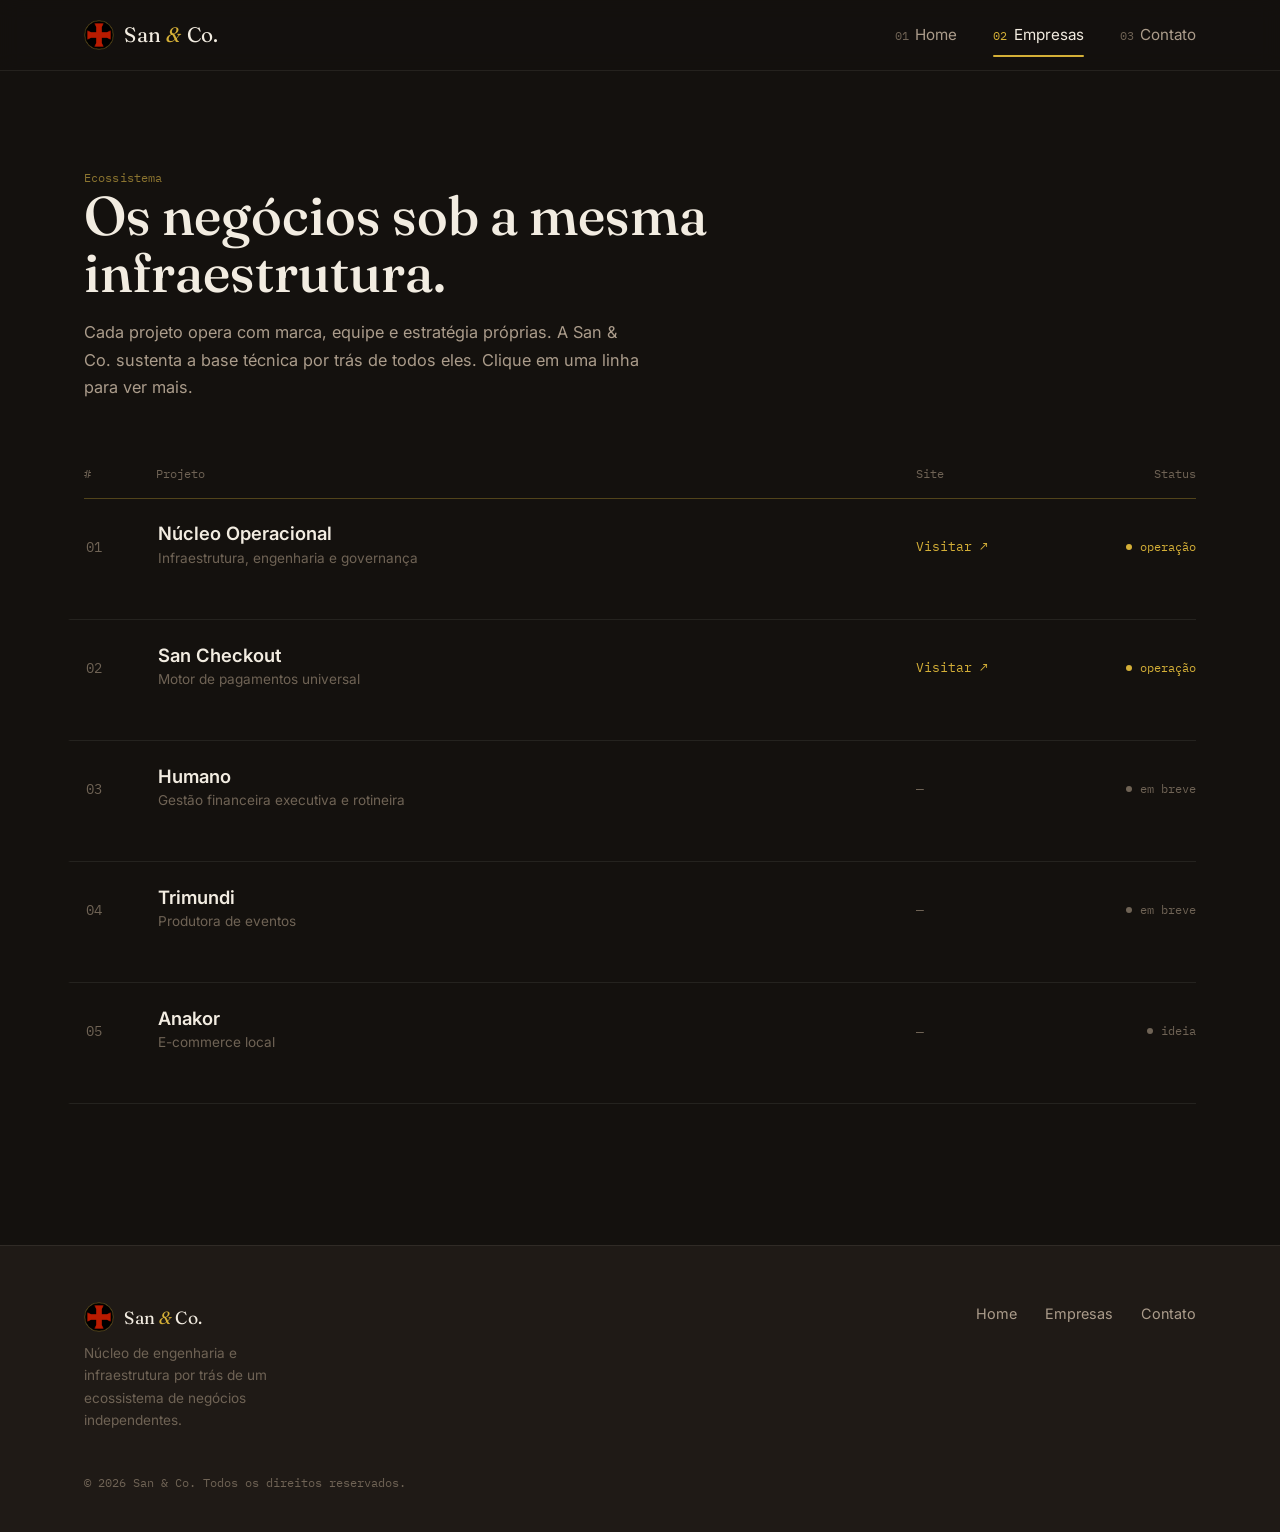
==== empresas.html @ 2b448529 "feat: initial commit do core da sanco" ====
<!DOCTYPE html>
<html lang="pt-BR">
<head>
<meta charset="UTF-8">
<meta name="viewport" content="width=device-width, initial-scale=1.0">
<title>Empresas — San & Co.</title>
<meta name="description" content="Os negócios e projetos que compõem o ecossistema San & Co.">
<link rel="icon" href="assets/logo/logo-sanco.png">
<link rel="preconnect" href="https://fonts.googleapis.com">
<link rel="preconnect" href="https://fonts.gstatic.com" crossorigin>
<link href="https://fonts.googleapis.com/css2?family=Fraunces:ital,opsz,wght@0,9..144,400;0,9..144,500;0,9..144,600;1,9..144,400;1,9..144,500&family=Inter:wght@400;500;600&family=IBM+Plex+Mono:wght@400;500&display=swap" rel="stylesheet">
<link rel="stylesheet" href="css/variables.css">
<link rel="stylesheet" href="css/main.css">
<link rel="stylesheet" href="css/sections/empresas.css">
</head>
<body>

<div class="scroll-progress" data-scroll-progress></div>

<header class="site-header">
  <div class="container">
    <a href="index.html" class="brand">
      <img src="assets/logo/logo-sanco.png" alt="Brasão San & Co.">
      <span>San <span class="amp">&amp;</span> Co.</span>
    </a>
    <button class="nav-toggle" aria-label="Abrir menu" aria-expanded="false">Menu</button>
    <nav class="main-nav">
      <a href="index.html"><span class="idx">01</span>Home</a>
      <a href="empresas.html" aria-current="page"><span class="idx">02</span>Empresas</a>
      <a href="contato.html"><span class="idx">03</span>Contato</a>
    </nav>
  </div>
</header>

<main>
  <section class="page-hero">
    <div class="container">
      <p class="eyebrow">Ecossistema</p>
      <h1>Os negócios sob a mesma infraestrutura.</h1>
      <p class="page-hero__body">Cada projeto opera com marca, equipe e estratégia próprias. A San &amp; Co. sustenta a base técnica por trás de todos eles. Clique em uma linha para ver mais.</p>
    </div>
  </section>

  <section class="registro">
    <div class="container">
      <div class="registro__head">
        <span>#</span>
        <span>Projeto</span>
        <span>Site</span>
        <span style="text-align:right">Status</span>
      </div>

      <div class="projeto-row projeto-row--live" tabindex="0">
        <span class="projeto-row__idx">01</span>
        <div class="projeto-row__name">
          <h3>Núcleo Operacional</h3>
          <p class="projeto-row__area">Infraestrutura, engenharia e governança</p>
        </div>
        <span class="projeto-row__site"><a href="https://sancocore.com.br" target="_blank" rel="noopener" onclick="event.stopPropagation()">Visitar ↗</a></span>
        <span class="projeto-row__status">operação</span>
        <p class="projeto-row__desc">O centro que concentra domínio, dados e inteligência para todo o ecossistema San &amp; Co.</p>
      </div>

      <div class="projeto-row projeto-row--live" tabindex="0">
        <span class="projeto-row__idx">02</span>
        <div class="projeto-row__name">
          <h3>San Checkout</h3>
          <p class="projeto-row__area">Motor de pagamentos universal</p>
        </div>
        <span class="projeto-row__site"><a href="https://checkout.sancocore.com.br" target="_blank" rel="noopener" onclick="event.stopPropagation()">Visitar ↗</a></span>
        <span class="projeto-row__status">operação</span>
        <p class="projeto-row__desc">Motor de pagamento whitelabel (Pix e cartão) do ecossistema San &amp; Co.</p>
      </div>

      <div class="projeto-row" tabindex="0">
        <span class="projeto-row__idx">03</span>
        <div class="projeto-row__name">
          <h3>Humano</h3>
          <p class="projeto-row__area">Gestão financeira executiva e rotineira</p>
        </div>
        <span class="projeto-row__site is-disabled">—</span>
        <span class="projeto-row__status">em breve</span>
        <p class="projeto-row__desc">Dashboard pessoal de finanças, patrimônio e rotina.</p>
      </div>

      <div class="projeto-row" tabindex="0">
        <span class="projeto-row__idx">04</span>
        <div class="projeto-row__name">
          <h3>Trimundi</h3>
          <p class="projeto-row__area">Produtora de eventos</p>
        </div>
        <span class="projeto-row__site is-disabled">—</span>
        <span class="projeto-row__status">em breve</span>
        <p class="projeto-row__desc">Produção e organização de eventos.</p>
      </div>

      <div class="projeto-row" tabindex="0">
        <span class="projeto-row__idx">05</span>
        <div class="projeto-row__name">
          <h3>Anakor</h3>
          <p class="projeto-row__area">E-commerce local</p>
        </div>
        <span class="projeto-row__site is-disabled">—</span>
        <span class="projeto-row__status">ideia</span>
        <p class="projeto-row__desc">Loja online voltada ao comércio local — ainda em fase de ideia.</p>
      </div>
    </div>
  </section>
</main>

<footer class="site-footer">
  <div class="container">
    <div>
      <a href="index.html" class="brand">
        <img src="assets/logo/logo-sanco.png" alt="Brasão San & Co.">
        <span>San <span class="amp">&amp;</span> Co.</span>
      </a>
      <p class="footer-tag">Núcleo de engenharia e infraestrutura por trás de um ecossistema de negócios independentes.</p>
    </div>
    <nav class="footer-nav">
      <a href="index.html">Home</a>
      <a href="empresas.html">Empresas</a>
      <a href="contato.html">Contato</a>
    </nav>
  </div>
  <p class="footer-bottom">© 2026 San &amp; Co. Todos os direitos reservados.</p>
</footer>

<script src="js/empresas.js"></script>
<script src="js/main.js"></script>
</body>
</html>
---- css/variables.css ----
:root {
  /* ===== Cor — base do ecossistema ===== */
  --bg-base: #14110E;        /* fundo principal — marrom torrado quase preto */
  --bg-elevated: #1F1A16;    /* cards, faixas alternadas, header */
  --bg-elevated-2: #241E19;  /* hover sobre elementos elevados */

  --gold: #D4AF37;           /* marca — ação primária, foco, linha de progresso */
  --gold-dim: #8C7530;       /* dourado apagado — bordas, ícones secundários */
  --gold-glow: rgba(212, 175, 55, 0.28);

  --blue: #1E6FB8;           /* marca — links de domínio, estado secundário */
  --blue-dim: #2A4A66;

  --crimson: #A32419;        /* do brasão — reservado: indicador ao vivo, watermark */
  --crimson-glow: rgba(163, 36, 25, 0.22);

  --text-primary: #F2ECE1;   /* off-white quente */
  --text-secondary: #AB9C8B; /* cinza-marrom, corpo secundário */
  --text-tertiary: #6F6355;  /* rótulos discretos, legendas */

  --border: rgba(212, 175, 55, 0.14);
  --border-strong: rgba(212, 175, 55, 0.32);
  --border-hair: rgba(242, 236, 225, 0.08);

  /* ===== Tipografia — três papéis distintos ===== */
  --font-display: 'Fraunces', 'Iowan Old Style', Georgia, serif;   /* títulos e voz editorial */
  --font-body: 'Inter', -apple-system, 'Segoe UI', Roboto, sans-serif; /* corpo, UI */
  --font-mono: 'IBM Plex Mono', 'SFMono-Regular', Consolas, monospace; /* dado, domínio, rótulo técnico */

  /* ===== Espaçamento / layout ===== */
  --container: 1240px;
  --gutter: clamp(1.5rem, 5vw, 4.5rem);
  --section-y: clamp(5.5rem, 11vw, 10rem);
  --radius-s: 3px;
  --radius-m: 8px;

  /* ===== Movimento ===== */
  --ease: cubic-bezier(0.22, 1, 0.36, 1);
  --ease-out-strong: cubic-bezier(0.16, 1, 0.3, 1);
  --dur-fast: 200ms;
  --dur-med: 500ms;
  --dur-slow: 1000ms;
}

@media (prefers-reduced-motion: reduce) {
  :root {
    --dur-fast: 0ms;
    --dur-med: 0ms;
    --dur-slow: 0ms;
  }
}
---- css/main.css ----
/* ===== Reset ===== */
*, *::before, *::after { box-sizing: border-box; }
html { scroll-behavior: smooth; }
@media (prefers-reduced-motion: reduce) { html { scroll-behavior: auto; } }

body {
  margin: 0;
  background: var(--bg-base);
  color: var(--text-primary);
  font-family: var(--font-body);
  font-size: 16px;
  line-height: 1.65;
  -webkit-font-smoothing: antialiased;
}

img { max-width: 100%; display: block; }
a { color: inherit; text-decoration: none; }
button { font: inherit; cursor: pointer; }

h1, h2, h3, h4 {
  font-family: var(--font-display);
  font-weight: 500;
  line-height: 1.05;
  margin: 0;
  color: var(--text-primary);
}

p { margin: 0; }

:focus-visible {
  outline: 2px solid var(--gold);
  outline-offset: 3px;
}

.container {
  max-width: var(--container);
  margin: 0 auto;
  padding-inline: var(--gutter);
}

.eyebrow {
  font-family: var(--font-mono);
  font-size: 0.78rem;
  letter-spacing: 0.01em;
  color: var(--gold-dim);
}

/* ===== Barra de progresso de rolagem ===== */
.scroll-progress {
  position: fixed;
  top: 0; left: 0;
  height: 2px;
  width: 0%;
  background: var(--gold);
  z-index: 300;
  transition: width 80ms linear;
}

/* ===== Botões ===== */
.btn {
  display: inline-flex;
  align-items: center;
  gap: 0.5rem;
  padding: 0.9rem 1.7rem;
  border-radius: var(--radius-s);
  font-size: 0.95rem;
  font-weight: 500;
  border: 1px solid transparent;
  transition: transform var(--dur-fast) var(--ease), background var(--dur-fast) var(--ease), border-color var(--dur-fast) var(--ease);
}
.btn:hover { transform: translateY(-1px); }
.btn:active { transform: translateY(0); }

.btn-primary {
  background: var(--gold);
  color: #1A1510;
}
.btn-primary:hover { background: #E3C158; }

.btn-secondary {
  background: transparent;
  border-color: var(--border-strong);
  color: var(--text-primary);
}
.btn-secondary:hover { border-color: var(--gold); background: var(--bg-elevated); }

.btn-ghost {
  color: var(--gold);
  padding-inline: 0;
  font-family: var(--font-mono);
  font-size: 0.88rem;
}
.btn-ghost::after {
  content: '';
  display: block;
  height: 1px;
  width: 0%;
  background: var(--gold);
  transition: width var(--dur-med) var(--ease);
}
.btn-ghost:hover::after { width: 100%; }

/* ===== Cabeçalho ===== */
.site-header {
  position: sticky;
  top: 0;
  z-index: 100;
  background: rgba(20, 17, 14, 0.86);
  backdrop-filter: blur(10px);
  border-bottom: 1px solid var(--border-hair);
}

.site-header .container {
  display: flex;
  align-items: center;
  justify-content: space-between;
  padding-block: 1.1rem;
}

.brand {
  display: flex;
  align-items: center;
  gap: 0.65rem;
}
.brand img { width: 30px; height: 30px; }
.brand span {
  font-family: var(--font-display);
  font-size: 1.3rem;
  letter-spacing: 0.01em;
}
.brand .amp { color: var(--gold); font-style: italic; }

.main-nav {
  display: flex;
  align-items: center;
  gap: 2.25rem;
}
.main-nav a {
  position: relative;
  display: inline-flex;
  align-items: baseline;
  gap: 0.4rem;
  font-size: 0.95rem;
  color: var(--text-secondary);
  transition: color var(--dur-fast) var(--ease);
}
.main-nav a .idx {
  font-family: var(--font-mono);
  font-size: 0.72rem;
  color: var(--text-tertiary);
}
.main-nav a:hover, .main-nav a[aria-current="page"] { color: var(--text-primary); }
.main-nav a[aria-current="page"] .idx { color: var(--gold); }
.main-nav a[aria-current="page"]::after {
  content: '';
  position: absolute;
  left: 0; right: 0; bottom: -0.6rem;
  height: 2px;
  background: var(--gold);
  border-radius: 2px;
}

.nav-toggle {
  display: none;
  background: none;
  border: 1px solid var(--border);
  border-radius: var(--radius-s);
  padding: 0.5rem 0.7rem;
  color: var(--text-primary);
  font-family: var(--font-mono);
  font-size: 0.85rem;
}

@media (max-width: 760px) {
  .main-nav {
    position: fixed;
    inset: 64px 0 auto 0;
    flex-direction: column;
    align-items: flex-start;
    gap: 1.25rem;
    background: var(--bg-elevated);
    padding: 1.5rem var(--gutter) 2rem;
    border-bottom: 1px solid var(--border-hair);
    transform: translateY(-8px);
    opacity: 0;
    pointer-events: none;
    transition: opacity var(--dur-fast) var(--ease), transform var(--dur-fast) var(--ease);
  }
  .main-nav.is-open {
    opacity: 1;
    transform: translateY(0);
    pointer-events: auto;
  }
  .nav-toggle { display: inline-flex; }
}

/* ===== Rodapé ===== */
.site-footer {
  border-top: 1px solid var(--border-hair);
  padding-block: 3.5rem 2.5rem;
  background: var(--bg-elevated);
}
.site-footer .container {
  display: flex;
  flex-wrap: wrap;
  justify-content: space-between;
  gap: 2rem;
}
.site-footer .brand span { font-size: 1.1rem; }
.footer-tag {
  color: var(--text-tertiary);
  font-size: 0.85rem;
  margin-top: 0.6rem;
  max-width: 26ch;
}
.footer-nav { display: flex; gap: 1.75rem; flex-wrap: wrap; }
.footer-nav a { color: var(--text-secondary); font-size: 0.9rem; }
.footer-nav a:hover { color: var(--gold); }
.footer-bottom {
  max-width: var(--container);
  margin: 2.5rem auto 0;
  padding-inline: var(--gutter);
  color: var(--text-tertiary);
  font-size: 0.78rem;
  font-family: var(--font-mono);
}

/* ===== Campos de formulário (compartilhado: contato, admin) ===== */
.form-field {
  margin-bottom: 1.6rem;
}
.form-field label {
  display: block;
  font-family: var(--font-mono);
  font-size: 0.78rem;
  color: var(--text-tertiary);
  margin-bottom: 0.55rem;
}
.form-field input,
.form-field textarea {
  width: 100%;
  background: transparent;
  border: none;
  border-bottom: 1px solid var(--border-strong);
  border-radius: 0;
  color: var(--text-primary);
  font-family: var(--font-body);
  font-size: 1.02rem;
  padding: 0.6rem 0;
  transition: border-color var(--dur-fast) var(--ease);
}
.form-field input:focus,
.form-field textarea:focus {
  border-color: var(--gold);
  outline: none;
}
.form-field textarea { resize: vertical; min-height: 100px; }

/* ===== Utilidades de revelação ===== */
[data-reveal] {
  opacity: 0;
  transform: translateY(18px);
  transition: opacity var(--dur-slow) var(--ease-out-strong), transform var(--dur-slow) var(--ease-out-strong);
}
[data-reveal].is-visible {
  opacity: 1;
  transform: translateY(0);
}
---- css/sections/empresas.css ----
.page-hero {
  padding-block: clamp(3.5rem, 8vw, 6rem) clamp(2rem, 5vw, 3rem);
}
.page-hero h1 {
  font-size: clamp(2.3rem, 4.4vw, 3.4rem);
  max-width: 18ch;
}
.page-hero__body {
  margin-top: 1.1rem;
  max-width: 56ch;
  color: var(--text-secondary);
  font-size: 1.02rem;
  line-height: 1.7;
}

.registro {
  padding-block: 0 var(--section-y);
}

.registro__head {
  display: grid;
  grid-template-columns: 3rem 1fr 10rem 6rem;
  gap: 1.5rem;
  padding-block: 0.9rem;
  border-bottom: 1px solid var(--border-strong);
  font-family: var(--font-mono);
  font-size: 0.72rem;
  color: var(--text-tertiary);
}

.projeto-row {
  display: grid;
  grid-template-columns: 3rem 1fr 10rem 6rem;
  align-items: center;
  gap: 1.5rem;
  padding-block: 1.6rem;
  padding-inline-start: 1rem;
  margin-inline-start: -1rem;
  border-bottom: 1px solid var(--border-hair);
  border-left: 2px solid transparent;
  cursor: pointer;
  transition: background var(--dur-fast) var(--ease), border-color var(--dur-fast) var(--ease);
}
.projeto-row:hover { background: var(--bg-elevated); }
.projeto-row.is-expanded { border-left-color: var(--gold); }

.projeto-row__idx {
  font-family: var(--font-mono);
  color: var(--text-tertiary);
  font-size: 0.85rem;
}

.projeto-row__name h3 {
  font-family: var(--font-body);
  font-weight: 600;
  font-size: 1.15rem;
}
.projeto-row__area {
  color: var(--text-tertiary);
  font-size: 0.85rem;
  margin-top: 0.2rem;
}

.projeto-row__site {
  font-family: var(--font-mono);
  font-size: 0.82rem;
  justify-self: start;
}
.projeto-row__site a { color: var(--gold); transition: opacity var(--dur-fast) var(--ease); }
.projeto-row__site a:hover { opacity: 0.75; }
.projeto-row__site.is-disabled { color: var(--text-tertiary); }

.projeto-row__status {
  font-family: var(--font-mono);
  font-size: 0.75rem;
  color: var(--text-tertiary);
  display: flex;
  align-items: center;
  gap: 0.5rem;
  justify-self: end;
}
.projeto-row__status::before {
  content: '';
  width: 6px; height: 6px;
  border-radius: 50%;
  background: var(--text-tertiary);
}
.projeto-row--live .projeto-row__status { color: var(--gold); }
.projeto-row--live .projeto-row__status::before {
  background: var(--gold);
  animation: pulse-dot 2.4s ease-in-out infinite;
}
@keyframes pulse-dot {
  0%, 100% { box-shadow: 0 0 0 0 var(--gold-glow); }
  50% { box-shadow: 0 0 0 4px transparent; }
}
@media (prefers-reduced-motion: reduce) {
  .projeto-row--live .projeto-row__status::before { animation: none; }
}

.projeto-row__desc {
  grid-column: 2 / 5;
  max-height: 0;
  overflow: hidden;
  color: var(--text-secondary);
  font-size: 0.92rem;
  line-height: 1.65;
  max-width: 62ch;
  transition: max-height var(--dur-med) var(--ease), opacity var(--dur-med) var(--ease), padding-top var(--dur-med) var(--ease);
  opacity: 0;
  padding-top: 0;
}

.projeto-row.is-expanded {
  padding-bottom: 1.8rem;
}
.projeto-row.is-expanded .projeto-row__desc {
  max-height: 6rem;
  opacity: 1;
  padding-top: 1rem;
}

@media (max-width: 720px) {
  .registro__head { display: none; }
  .projeto-row {
    grid-template-columns: 2rem 1fr;
    row-gap: 0.4rem;
  }
  .projeto-row__site,
  .projeto-row__status { grid-column: 2; justify-self: start; }
  .projeto-row__desc { grid-column: 2; }
}
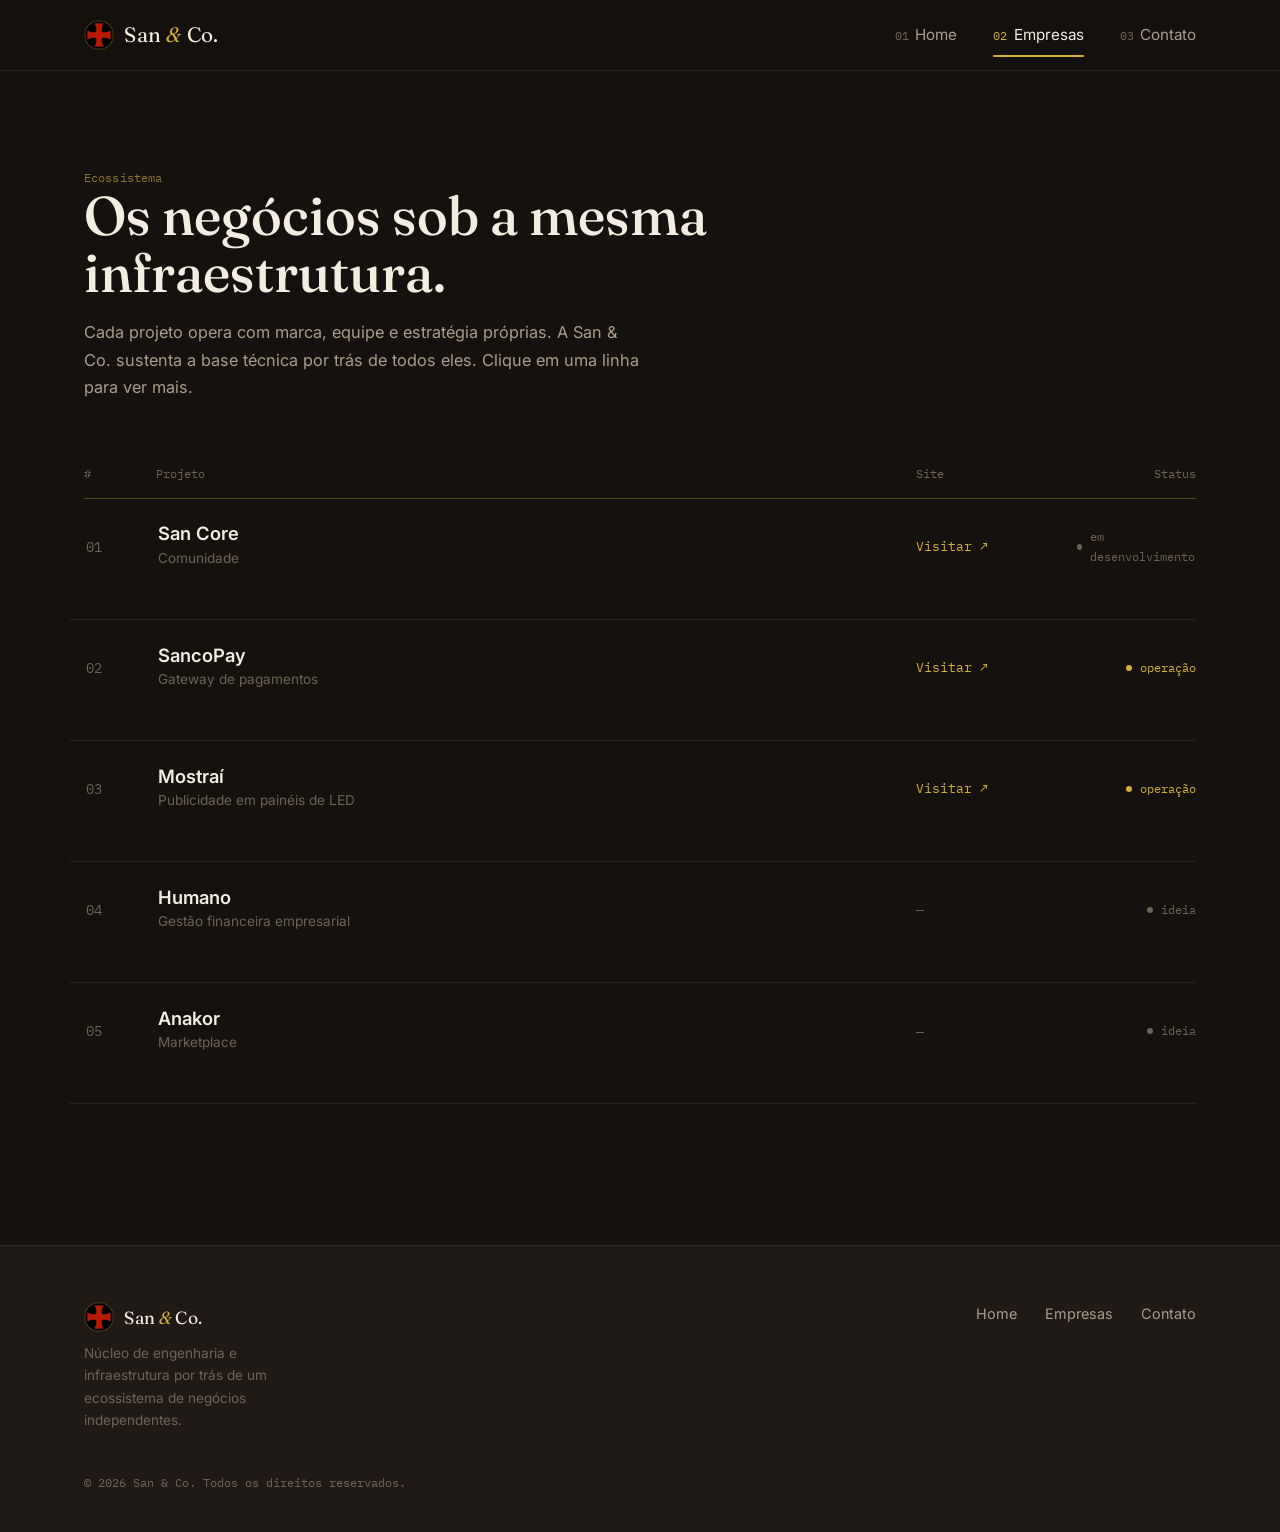
==== commit ad661dab: "feat(site): atualiza o ecossistema e conserta o card do diagrama Lista e diagrama passam a mostrar S" ====
--- a/empresas.html
+++ b/empresas.html
@@ -50,59 +50,59 @@
         <span style="text-align:right">Status</span>
       </div>
 
-      <div class="projeto-row projeto-row--live" tabindex="0">
+      <div class="projeto-row" tabindex="0">
         <span class="projeto-row__idx">01</span>
         <div class="projeto-row__name">
-          <h3>Núcleo Operacional</h3>
-          <p class="projeto-row__area">Infraestrutura, engenharia e governança</p>
+          <h3>San Core</h3>
+          <p class="projeto-row__area">Comunidade</p>
         </div>
         <span class="projeto-row__site"><a href="https://sancocore.com.br" target="_blank" rel="noopener" onclick="event.stopPropagation()">Visitar ↗</a></span>
-        <span class="projeto-row__status">operação</span>
-        <p class="projeto-row__desc">O centro que concentra domínio, dados e inteligência para todo o ecossistema San &amp; Co.</p>
+        <span class="projeto-row__status">em desenvolvimento</span>
+        <p class="projeto-row__desc">Comunidade, acervo educacional e ferramentas para quem constrói no ecossistema San &amp; Co.</p>
       </div>
 
       <div class="projeto-row projeto-row--live" tabindex="0">
         <span class="projeto-row__idx">02</span>
         <div class="projeto-row__name">
-          <h3>San Checkout</h3>
-          <p class="projeto-row__area">Motor de pagamentos universal</p>
+          <h3>SancoPay</h3>
+          <p class="projeto-row__area">Gateway de pagamentos</p>
         </div>
         <span class="projeto-row__site"><a href="https://checkout.sancocore.com.br" target="_blank" rel="noopener" onclick="event.stopPropagation()">Visitar ↗</a></span>
         <span class="projeto-row__status">operação</span>
-        <p class="projeto-row__desc">Motor de pagamento whitelabel (Pix e cartão) do ecossistema San &amp; Co.</p>
+        <p class="projeto-row__desc">Gateway de pagamento whitelabel (Pix, boleto e cartão) do ecossistema San &amp; Co.</p>
       </div>
 
-      <div class="projeto-row" tabindex="0">
+      <div class="projeto-row projeto-row--live" tabindex="0">
         <span class="projeto-row__idx">03</span>
         <div class="projeto-row__name">
-          <h3>Humano</h3>
-          <p class="projeto-row__area">Gestão financeira executiva e rotineira</p>
+          <h3>Mostraí</h3>
+          <p class="projeto-row__area">Publicidade em painéis de LED</p>
         </div>
-        <span class="projeto-row__site is-disabled">—</span>
-        <span class="projeto-row__status">em breve</span>
-        <p class="projeto-row__desc">Dashboard pessoal de finanças, patrimônio e rotina.</p>
+        <span class="projeto-row__site"><a href="https://mostrai.sancocore.com.br" target="_blank" rel="noopener" onclick="event.stopPropagation()">Visitar ↗</a></span>
+        <span class="projeto-row__status">operação</span>
+        <p class="projeto-row__desc">Painéis de LED para publicidade e marketplace de anúncios.</p>
       </div>
 
       <div class="projeto-row" tabindex="0">
         <span class="projeto-row__idx">04</span>
         <div class="projeto-row__name">
-          <h3>Trimundi</h3>
-          <p class="projeto-row__area">Produtora de eventos</p>
+          <h3>Humano</h3>
+          <p class="projeto-row__area">Gestão financeira empresarial</p>
         </div>
         <span class="projeto-row__site is-disabled">—</span>
-        <span class="projeto-row__status">em breve</span>
-        <p class="projeto-row__desc">Produção e organização de eventos.</p>
+        <span class="projeto-row__status">ideia</span>
+        <p class="projeto-row__desc">Gestão financeira para empresas — em fase de ideia.</p>
       </div>
 
       <div class="projeto-row" tabindex="0">
         <span class="projeto-row__idx">05</span>
         <div class="projeto-row__name">
           <h3>Anakor</h3>
-          <p class="projeto-row__area">E-commerce local</p>
+          <p class="projeto-row__area">Marketplace</p>
         </div>
         <span class="projeto-row__site is-disabled">—</span>
         <span class="projeto-row__status">ideia</span>
-        <p class="projeto-row__desc">Loja online voltada ao comércio local — ainda em fase de ideia.</p>
+        <p class="projeto-row__desc">Marketplace — em fase de ideia.</p>
       </div>
     </div>
   </section>
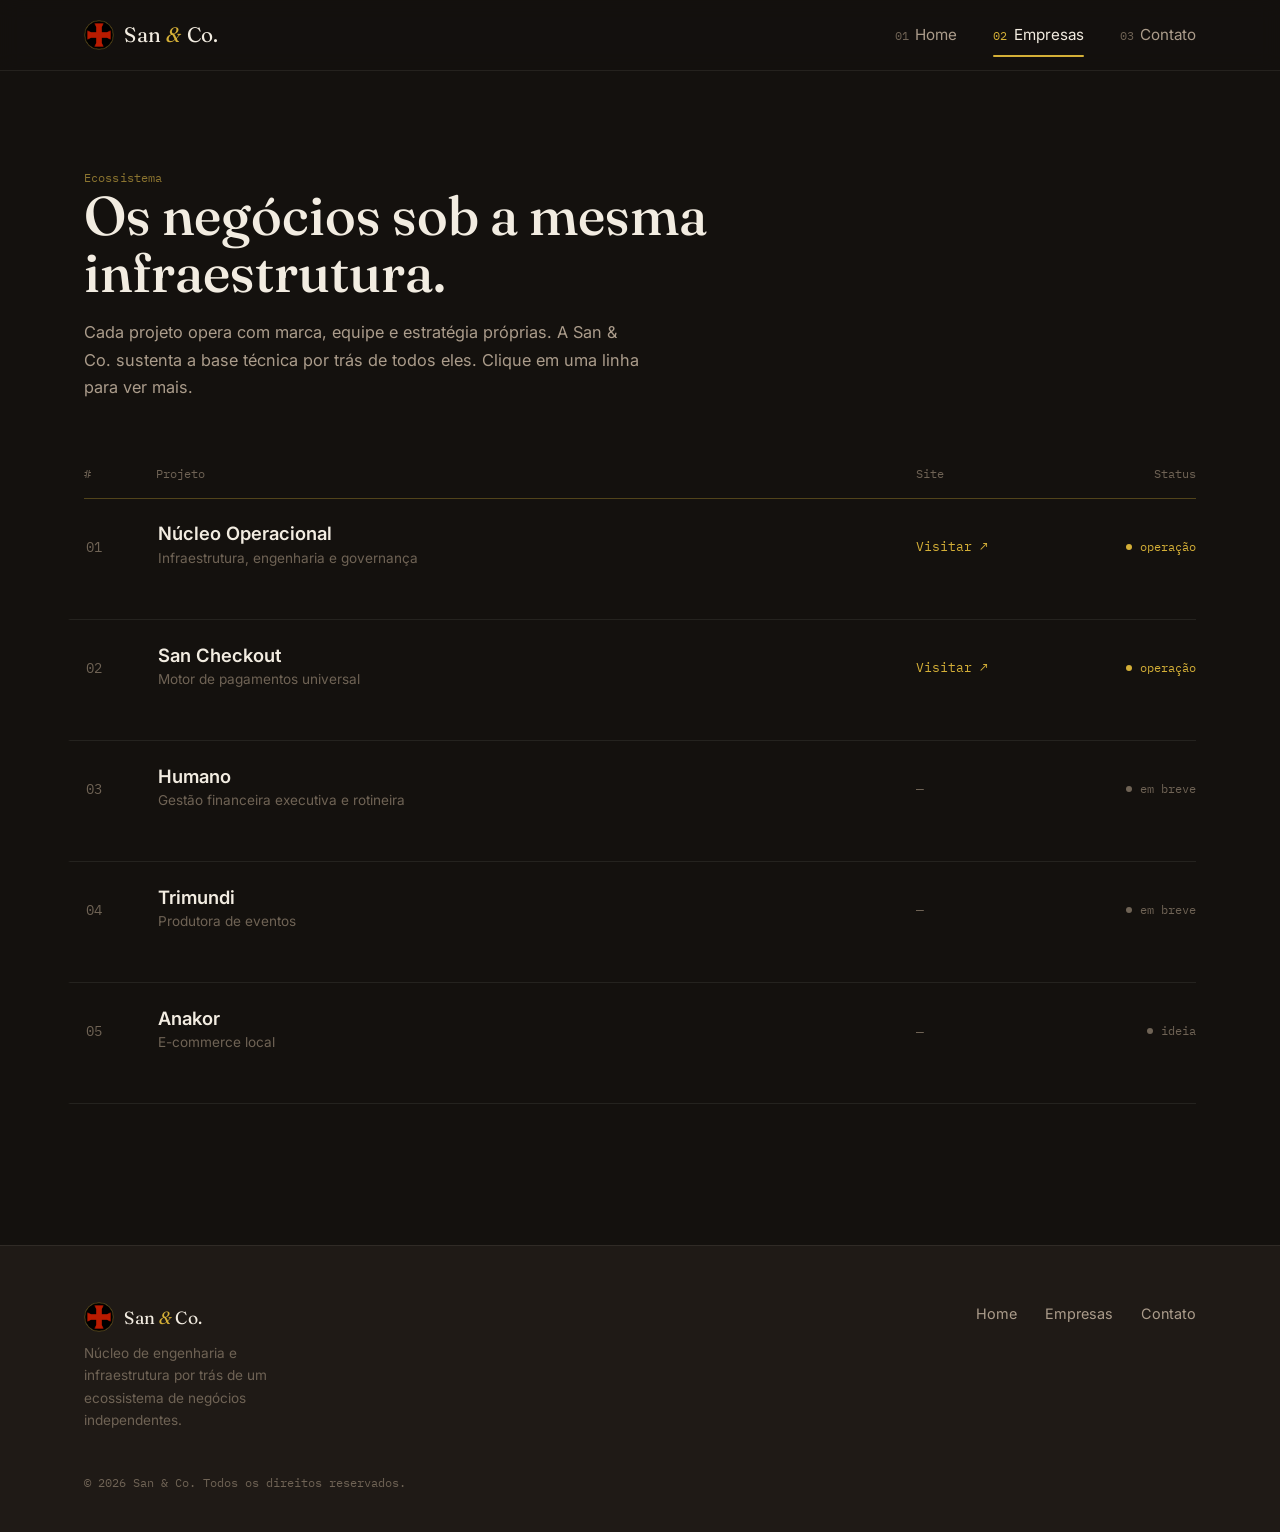
==== commit b12da209: "revert: desfaz a atualização do ecossistema no site O dono esclareceu que a lista nova é só ideia; n" ====
--- a/empresas.html
+++ b/empresas.html
@@ -50,59 +50,59 @@
         <span style="text-align:right">Status</span>
       </div>
 
-      <div class="projeto-row" tabindex="0">
+      <div class="projeto-row projeto-row--live" tabindex="0">
         <span class="projeto-row__idx">01</span>
         <div class="projeto-row__name">
-          <h3>San Core</h3>
-          <p class="projeto-row__area">Comunidade</p>
+          <h3>Núcleo Operacional</h3>
+          <p class="projeto-row__area">Infraestrutura, engenharia e governança</p>
         </div>
         <span class="projeto-row__site"><a href="https://sancocore.com.br" target="_blank" rel="noopener" onclick="event.stopPropagation()">Visitar ↗</a></span>
-        <span class="projeto-row__status">em desenvolvimento</span>
-        <p class="projeto-row__desc">Comunidade, acervo educacional e ferramentas para quem constrói no ecossistema San &amp; Co.</p>
+        <span class="projeto-row__status">operação</span>
+        <p class="projeto-row__desc">O centro que concentra domínio, dados e inteligência para todo o ecossistema San &amp; Co.</p>
       </div>
 
       <div class="projeto-row projeto-row--live" tabindex="0">
         <span class="projeto-row__idx">02</span>
         <div class="projeto-row__name">
-          <h3>SancoPay</h3>
-          <p class="projeto-row__area">Gateway de pagamentos</p>
+          <h3>San Checkout</h3>
+          <p class="projeto-row__area">Motor de pagamentos universal</p>
         </div>
         <span class="projeto-row__site"><a href="https://checkout.sancocore.com.br" target="_blank" rel="noopener" onclick="event.stopPropagation()">Visitar ↗</a></span>
         <span class="projeto-row__status">operação</span>
-        <p class="projeto-row__desc">Gateway de pagamento whitelabel (Pix, boleto e cartão) do ecossistema San &amp; Co.</p>
+        <p class="projeto-row__desc">Motor de pagamento whitelabel (Pix e cartão) do ecossistema San &amp; Co.</p>
       </div>
 
-      <div class="projeto-row projeto-row--live" tabindex="0">
+      <div class="projeto-row" tabindex="0">
         <span class="projeto-row__idx">03</span>
         <div class="projeto-row__name">
-          <h3>Mostraí</h3>
-          <p class="projeto-row__area">Publicidade em painéis de LED</p>
+          <h3>Humano</h3>
+          <p class="projeto-row__area">Gestão financeira executiva e rotineira</p>
         </div>
-        <span class="projeto-row__site"><a href="https://mostrai.sancocore.com.br" target="_blank" rel="noopener" onclick="event.stopPropagation()">Visitar ↗</a></span>
-        <span class="projeto-row__status">operação</span>
-        <p class="projeto-row__desc">Painéis de LED para publicidade e marketplace de anúncios.</p>
+        <span class="projeto-row__site is-disabled">—</span>
+        <span class="projeto-row__status">em breve</span>
+        <p class="projeto-row__desc">Dashboard pessoal de finanças, patrimônio e rotina.</p>
       </div>
 
       <div class="projeto-row" tabindex="0">
         <span class="projeto-row__idx">04</span>
         <div class="projeto-row__name">
-          <h3>Humano</h3>
-          <p class="projeto-row__area">Gestão financeira empresarial</p>
+          <h3>Trimundi</h3>
+          <p class="projeto-row__area">Produtora de eventos</p>
         </div>
         <span class="projeto-row__site is-disabled">—</span>
-        <span class="projeto-row__status">ideia</span>
-        <p class="projeto-row__desc">Gestão financeira para empresas — em fase de ideia.</p>
+        <span class="projeto-row__status">em breve</span>
+        <p class="projeto-row__desc">Produção e organização de eventos.</p>
       </div>
 
       <div class="projeto-row" tabindex="0">
         <span class="projeto-row__idx">05</span>
         <div class="projeto-row__name">
           <h3>Anakor</h3>
-          <p class="projeto-row__area">Marketplace</p>
+          <p class="projeto-row__area">E-commerce local</p>
         </div>
         <span class="projeto-row__site is-disabled">—</span>
         <span class="projeto-row__status">ideia</span>
-        <p class="projeto-row__desc">Marketplace — em fase de ideia.</p>
+        <p class="projeto-row__desc">Loja online voltada ao comércio local — ainda em fase de ideia.</p>
       </div>
     </div>
   </section>
